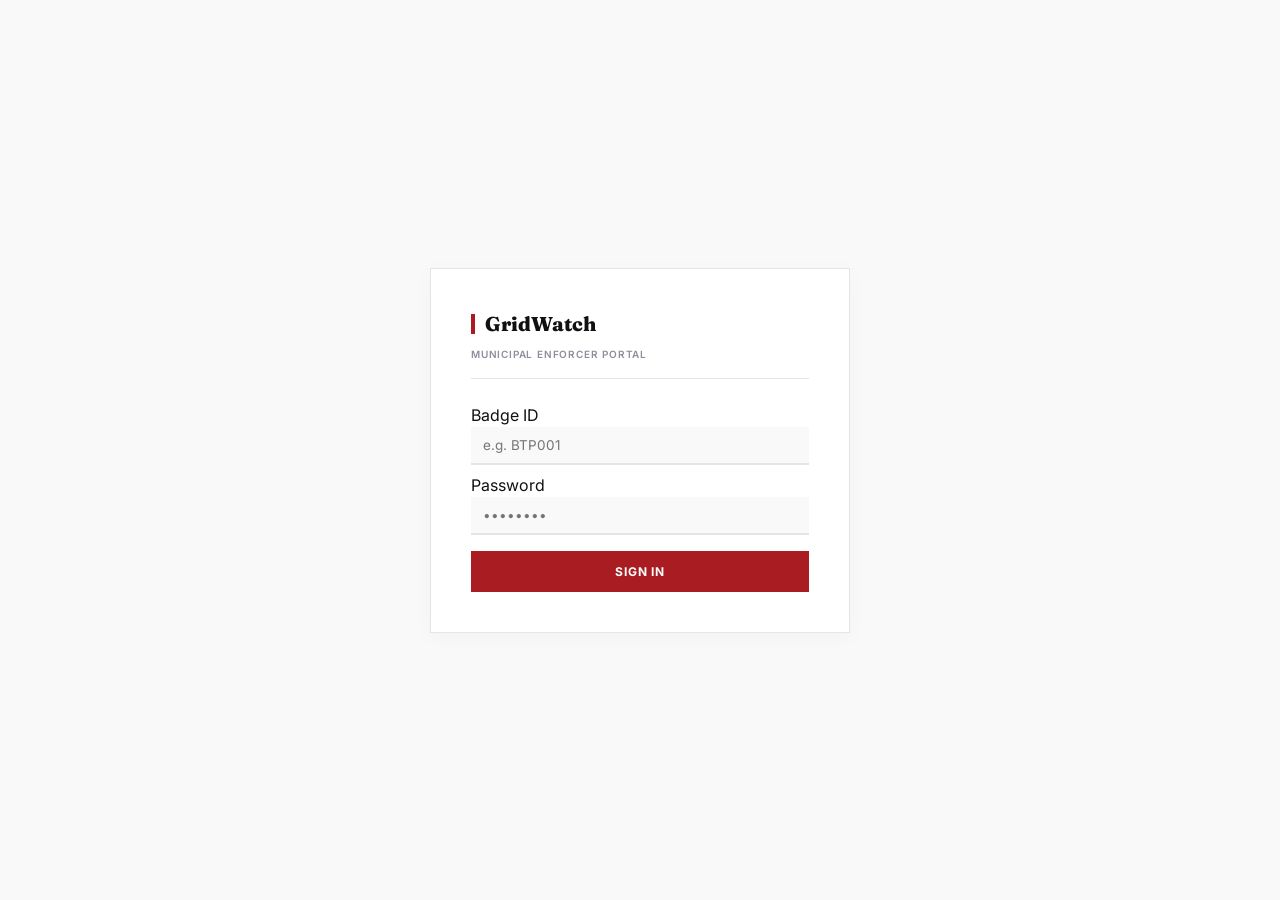
==== frontend/login.html @ 0b2ee85f "Initial commit: GridWatch - Spatial-Temporal Parking Enforcement & Congestion Analytics" ====
<!DOCTYPE html>
<html lang="en">
<head>
    <meta charset="UTF-8">
    <meta name="viewport" content="width=device-width, initial-scale=1.0">
    <meta name="description" content="GridWatch - Municipal enforcer authentication login portal.">
    <title>Login — GridWatch Audit</title>
    
    <!-- Link to shared theme styles -->
    <link rel="stylesheet" href="shared/theme.css">
    
    <style>
        body {
            background-color: var(--bg-light);
            display: flex;
            align-items: center;
            justify-content: center;
            height: 100vh;
            width: 100vw;
            margin: 0;
            overflow: hidden;
        }
        
        .login-card {
            background-color: var(--bg-white);
            border: 1px solid var(--border-color);
            padding: 40px;
            width: 100%;
            max-width: 420px;
            box-shadow: 0 4px 20px rgba(0, 0, 0, 0.03);
            display: flex;
            flex-direction: column;
            gap: 24px;
        }
        
        .login-header {
            display: flex;
            flex-direction: column;
            gap: 8px;
            border-bottom: 1px solid var(--border-color);
            padding-bottom: 16px;
        }
        
        .login-logo {
            display: flex;
            align-items: center;
            gap: 10px;
        }
        
        .login-logo .logo-accent {
            width: 4px;
            height: 20px;
            background-color: var(--primary-color);
        }
        
        .login-logo .logo-text {
            font-family: var(--font-serif);
            font-size: 20px;
            font-weight: 800;
            color: var(--text-primary);
        }
        
        .login-subtitle {
            font-size: 10px;
            font-weight: 600;
            text-transform: uppercase;
            color: var(--text-muted);
            letter-spacing: 0.08em;
        }
        
        .error-container {
            display: none;
            background-color: #fdf2f2;
            color: var(--primary-color);
            border: 1px solid #fecaca;
            padding: 10px 12px;
            font-size: 12px;
            font-weight: 600;
        }
    </style>
</head>
<body>
    <div class="login-card">
        <div class="login-header">
            <div class="login-logo">
                <div class="logo-accent"></div>
                <span class="logo-text">GridWatch</span>
            </div>
            <span class="login-subtitle">Municipal Enforcer Portal</span>
        </div>
        
        <!-- Error Message Display -->
        <div class="error-container" id="error-container">
            Invalid Badge ID or Password.
        </div>
        
        <!-- Login Form -->
        <form class="editorial-form" id="login-form" style="border: none; padding: 0;" onsubmit="return false;">
            <div class="form-row">
                <div class="form-field">
                    <label class="field-label" for="badge-id">Badge ID</label>
                    <input type="text" id="badge-id" class="form-input" placeholder="e.g. BTP001" required autocomplete="username">
                </div>
            </div>
            
            <div class="form-row" style="margin-top: 8px;">
                <div class="form-field">
                    <label class="field-label" for="password">Password</label>
                    <input type="password" id="password" class="form-input" placeholder="••••••••" required autocomplete="current-password">
                </div>
            </div>
            
            <button class="btn-primary" id="btn-login" style="margin-top: 16px;">Sign In</button>
        </form>
    </div>

    <!-- Application Script -->
    <script src="login.js"></script>
</body>
</html>
---- frontend/shared/theme.css ----
/* ==========================================================================
   GridWatch — Shared Theme & Design System
   ========================================================================== */

/* Typography Reset & Font Imports */
@import url('https://fonts.googleapis.com/css2?family=Fraunces:ital,opsz,wght@0,9..144,300;0,9..144,400;0,9..144,500;0,9..144,600;0,9..144,700;0,9..144,800;1,9..144,400&family=Inter:wght@300;400;500;600;700;800&display=swap');

*, *::before, *::after {
    margin: 0;
    padding: 0;
    box-sizing: border-box;
}

:root {
    /* Brand Accent Colors */
    --primary-color: #a91d22;
    --primary-hover: #d32f2f;
    --primary-active: #9b111e;
    
    /* Text Charcoal & Gray scale */
    --text-primary: #111111;
    --text-secondary: #555555;
    --text-muted: #8e8e9e;
    
    /* Borders & Backgrounds */
    --border-color: #e5e5e5;
    --bg-white: #ffffff;
    --bg-light: #f9f9f9;
    --bg-neutral-light: #fafaf9;
    --bg-neutral-dark: #1e293b;
    
    /* Typography Font stacks */
    --font-serif: 'Fraunces', Georgia, serif;
    --font-sans: 'Inter', -apple-system, BlinkMacSystemFont, "Segoe UI", Roboto, Helvetica, Arial, sans-serif;
}

body {
    font-family: var(--font-sans);
    background-color: var(--bg-white);
    color: var(--text-primary);
    overflow: hidden;
    line-height: 1.5;
    -webkit-font-smoothing: antialiased;
    -moz-osx-font-smoothing: grayscale;
}

/* ==========================================================================
   SHARED NAV BAR
   ========================================================================== */
.app-navbar {
    height: 64px;
    background-color: var(--bg-white);
    border-bottom: 1px solid var(--border-color);
    display: flex;
    align-items: center;
    justify-content: space-between;
    padding: 0 40px;
    z-index: 1100;
    flex-shrink: 0;
    font-family: var(--font-sans);
}

.app-navbar .nav-brand {
    display: flex;
    align-items: center;
    gap: 12px;
}

.app-navbar .logo-accent {
    width: 5px;
    height: 24px;
    background-color: var(--primary-color);
}

.app-navbar .brand-text {
    display: flex;
    flex-direction: column;
}

.app-navbar .brand-title {
    font-family: var(--font-serif);
    font-size: 20px;
    font-weight: 800;
    letter-spacing: -0.02em;
    color: var(--text-primary);
    line-height: 1;
}

.app-navbar .brand-subtitle {
    font-size: 8.5px;
    font-weight: 600;
    text-transform: uppercase;
    color: var(--text-muted);
    letter-spacing: 0.08em;
    margin-top: 2px;
}

.app-navbar .nav-menu {
    display: flex;
    gap: 32px;
    align-items: center;
}

.app-navbar .nav-link {
    font-size: 13px;
    font-weight: 600;
    text-transform: uppercase;
    letter-spacing: 0.06em;
    color: var(--text-secondary);
    text-decoration: none;
    border-bottom: 2px solid transparent;
    padding: 21px 0;
    transition: all 0.2s ease;
}

.app-navbar .nav-link:hover {
    color: var(--text-primary);
}

.app-navbar .nav-link.active {
    color: var(--primary-color);
    border-bottom-color: var(--primary-color);
}

.app-navbar .btn-logout {
    font-family: var(--font-sans);
    font-size: 11px;
    font-weight: 700;
    text-transform: uppercase;
    letter-spacing: 0.05em;
    color: var(--text-secondary);
    background: transparent;
    border: 1px solid var(--border-color);
    padding: 8px 16px;
    cursor: pointer;
    transition: all 0.2s ease;
}

.app-navbar .btn-logout:hover {
    color: var(--primary-color);
    border-color: var(--primary-color);
    background-color: #fafafa;
}

/* ==========================================================================
   COMMON PAGE STRUCTURES & HEADERS
   ========================================================================= */
.editorial-container {
    display: flex;
    flex-direction: column;
    height: 100vh;
    width: 100vw;
}

.editorial-header {
    height: 80px;
    background-color: var(--bg-white);
    border-bottom: 1px solid var(--border-color);
    display: flex;
    align-items: center;
    justify-content: space-between;
    padding: 0 40px;
    z-index: 1000;
    flex-shrink: 0;
}

/* KPI Sub-header layout */
.kpi-only-header {
    height: 50px;
    justify-content: flex-end;
    background-color: var(--bg-white);
    border-bottom: 1px solid var(--border-color);
    padding: 0 40px;
    display: flex;
    align-items: center;
}

.kpi-ticker {
    display: flex;
    gap: 32px;
}

.kpi-item {
    display: flex;
    flex-direction: column;
    align-items: flex-end;
    border-left: 1px solid var(--border-color);
    padding-left: 20px;
}

.kpi-only-header .kpi-item {
    height: 28px;
    justify-content: center;
}

.kpi-num {
    font-family: var(--font-serif);
    font-size: 22px;
    font-weight: 700;
    color: var(--text-primary);
    line-height: 1.1;
}

.kpi-only-header .kpi-num {
    font-size: 18px;
}

.kpi-label {
    font-family: var(--font-sans);
    font-size: 9px;
    font-weight: 600;
    text-transform: uppercase;
    color: var(--text-muted);
    letter-spacing: 0.06em;
    margin-top: 4px;
}

.kpi-only-header .kpi-label {
    margin-top: 1px;
    font-size: 8px;
}

/* Placeholder Page Layout */
.placeholder-page {
    flex-grow: 1;
    display: flex;
    flex-direction: column;
    align-items: center;
    justify-content: center;
    background-color: var(--bg-light);
    padding: 40px;
    text-align: center;
}

.placeholder-page h1 {
    font-family: var(--font-serif);
    font-size: 40px;
    font-weight: 800;
    color: var(--text-primary);
    margin-bottom: 12px;
}

.placeholder-page p {
    font-family: var(--font-sans);
    font-size: 15px;
    color: var(--text-secondary);
}

/* ==========================================================================
   BUTTONS & FORM CONTROLS
   ========================================================================== */
.btn-primary {
    font-family: var(--font-sans);
    font-size: 12px;
    font-weight: 700;
    text-transform: uppercase;
    letter-spacing: 0.06em;
    color: var(--bg-white);
    background-color: var(--primary-color);
    border: none;
    padding: 13px 20px;
    cursor: pointer;
    transition: background-color 0.2s ease;
    text-align: center;
    width: 100%;
    margin-top: 6px;
}

.btn-primary:hover {
    background-color: var(--primary-hover);
}

.btn-primary:active {
    background-color: var(--primary-active);
}

/* Select, Input, Range styling */
.form-select, .form-input {
    font-family: var(--font-sans);
    font-size: 13.5px;
    color: var(--text-primary);
    padding: 10px 12px;
    background-color: var(--bg-light);
    border: none;
    border-bottom: 2px solid var(--border-color);
    outline: none;
    width: 100%;
    transition: all 0.2s ease;
    border-radius: 0;
    appearance: none;
}

.form-select:focus, .form-input:focus {
    border-bottom-color: var(--primary-color);
    background-color: var(--bg-white);
}

.form-range {
    height: 2px;
    -webkit-appearance: none;
    background: var(--border-color);
    border-radius: 0;
    cursor: pointer;
    width: 100%;
    outline: none;
    margin: 12px 0;
}

.form-range::-webkit-slider-thumb {
    -webkit-appearance: none;
    width: 12px;
    height: 12px;
    border-radius: 50%;
    background: var(--primary-color);
    transition: transform 0.15s ease;
}

.form-range::-webkit-slider-thumb:hover {
    transform: scale(1.3);
}

/* Editorial Switch */
.editorial-switch {
    position: relative;
    display: inline-block;
    width: 36px;
    height: 20px;
    flex-shrink: 0;
}

.editorial-switch input {
    opacity: 0;
    width: 0;
    height: 0;
}

.switch-slider {
    position: absolute;
    cursor: pointer;
    top: 0;
    left: 0;
    right: 0;
    bottom: 0;
    background-color: var(--border-color);
    transition: .2s;
    border-radius: 20px;
}

.switch-slider:before {
    position: absolute;
    content: "";
    height: 14px;
    width: 14px;
    left: 3px;
    bottom: 3px;
    background-color: var(--bg-white);
    transition: .2s;
    border-radius: 50%;
}

input:checked + .switch-slider {
    background-color: var(--primary-color);
}

input:checked + .switch-slider:before {
    transform: translateX(16px);
}

/* ==========================================================================
   CARDS & BADGES
   ========================================================================== */
.card-badge {
    font-family: var(--font-sans);
    font-size: 9px;
    font-weight: 700;
    text-transform: uppercase;
    padding: 2px 6px;
    letter-spacing: 0.05em;
    border-radius: 2px;
    white-space: nowrap;
    border: 1px solid transparent;
}

.card-badge.high { background: #fdf2f2; color: var(--primary-color); border-color: #f8d7da; }
.card-badge.med  { background: #fff9e6; color: #d97706; border-color: #ffebaa; }
.card-badge.low  { background: #eef8f0; color: #2e7d32; border-color: #d1e7dd; }
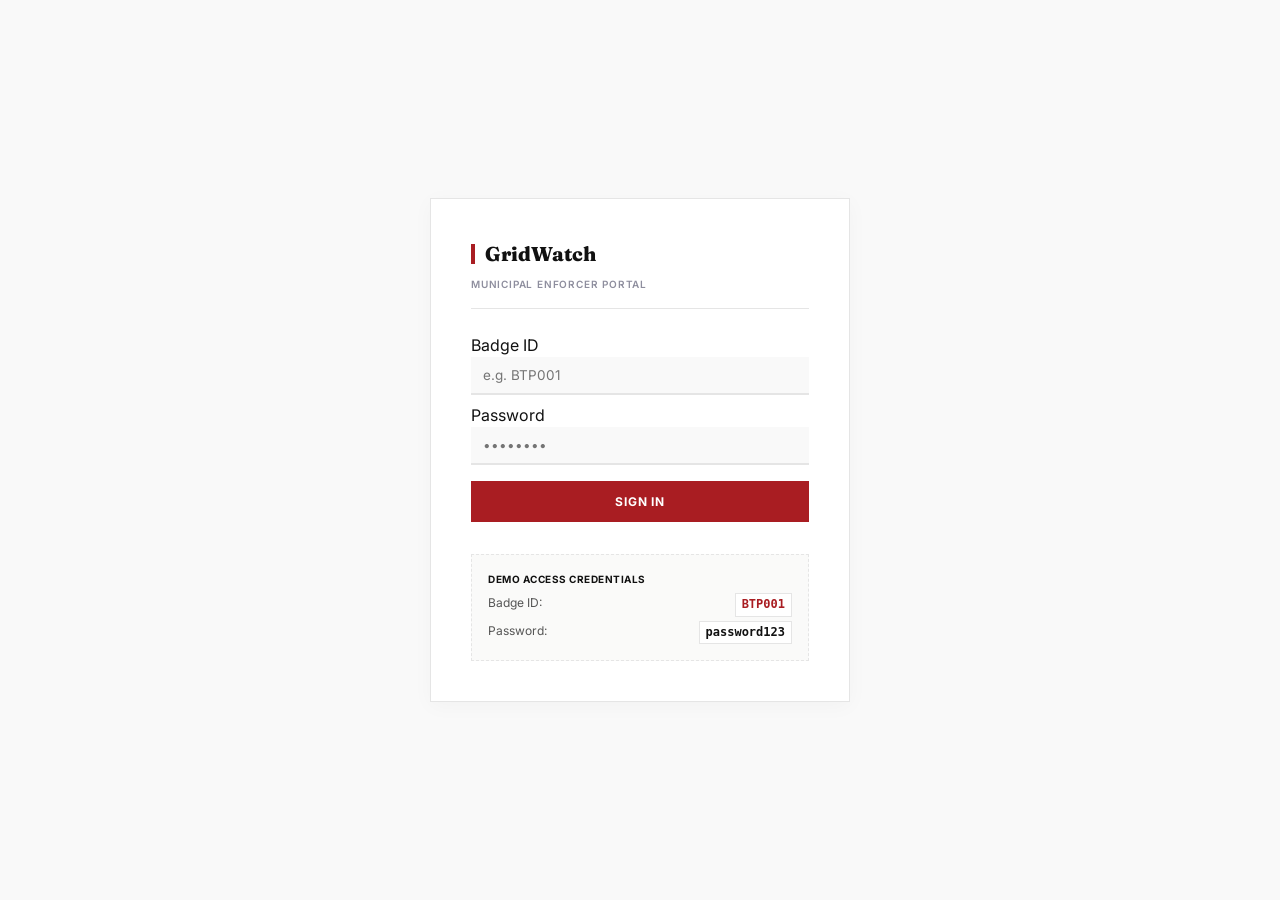
==== commit 3eba12f1: "Add demo credentials notice card below login form" ====
--- a/frontend/login.html
+++ b/frontend/login.html
@@ -112,6 +112,19 @@
             
             <button class="btn-primary" id="btn-login" style="margin-top: 16px;">Sign In</button>
         </form>
+        
+        <!-- Demo Credentials Info -->
+        <div style="margin-top: 8px; padding: 16px; background-color: var(--bg-neutral-light, #fafaf9); border: 1px dashed var(--border-color, #e5e5e5); font-family: var(--font-sans); font-size: 12px; color: var(--text-secondary, #555555); line-height: 1.6;">
+            <div style="font-weight: 700; margin-bottom: 6px; color: var(--text-primary, #111111); text-transform: uppercase; font-size: 10px; letter-spacing: 0.05em;">Demo Access Credentials</div>
+            <div style="display: flex; justify-content: space-between; margin-bottom: 4px;">
+                <span>Badge ID:</span>
+                <code style="font-weight: 700; background-color: var(--bg-white, #ffffff); padding: 1px 6px; border: 1px solid var(--border-color, #e5e5e5); font-family: monospace; color: var(--primary-color);">BTP001</code>
+            </div>
+            <div style="display: flex; justify-content: space-between;">
+                <span>Password:</span>
+                <code style="font-weight: 700; background-color: var(--bg-white, #ffffff); padding: 1px 6px; border: 1px solid var(--border-color, #e5e5e5); font-family: monospace; color: var(--text-primary, #111111);">password123</code>
+            </div>
+        </div>
     </div>
 
     <!-- Application Script -->
